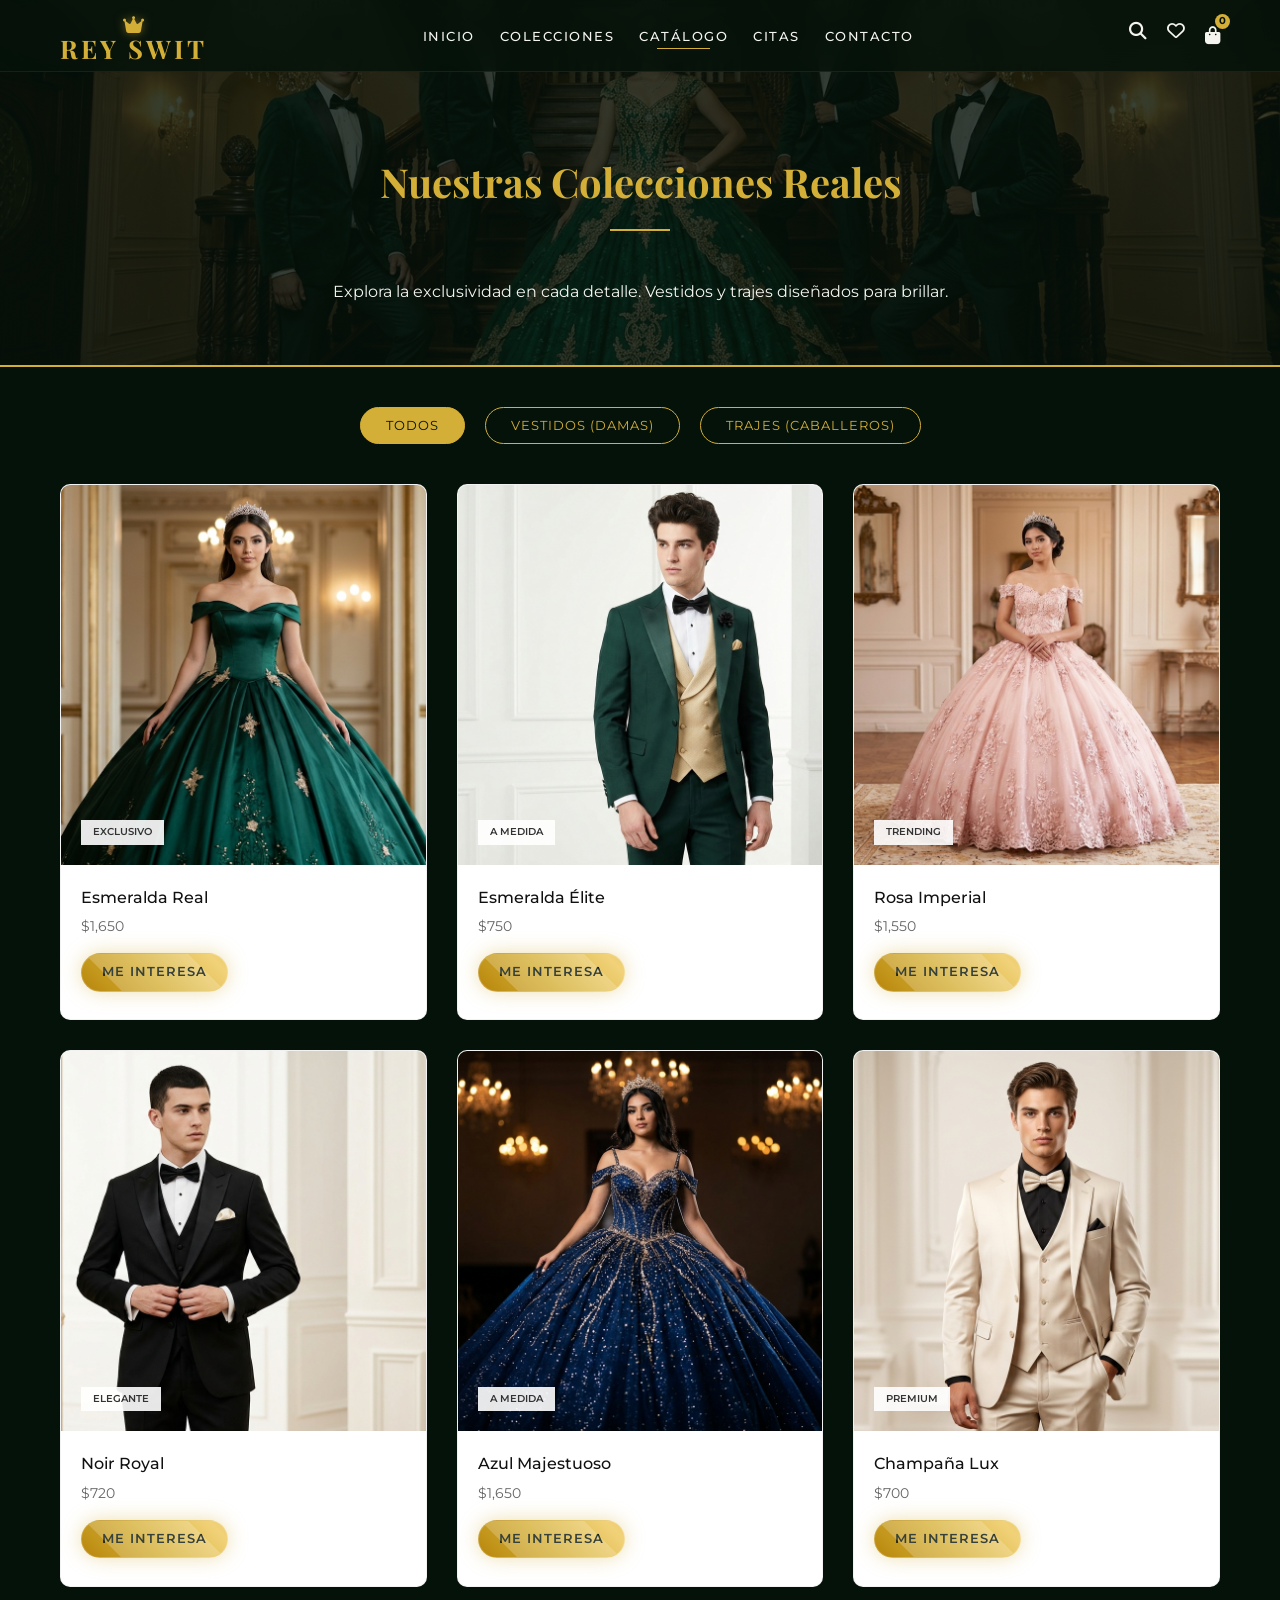
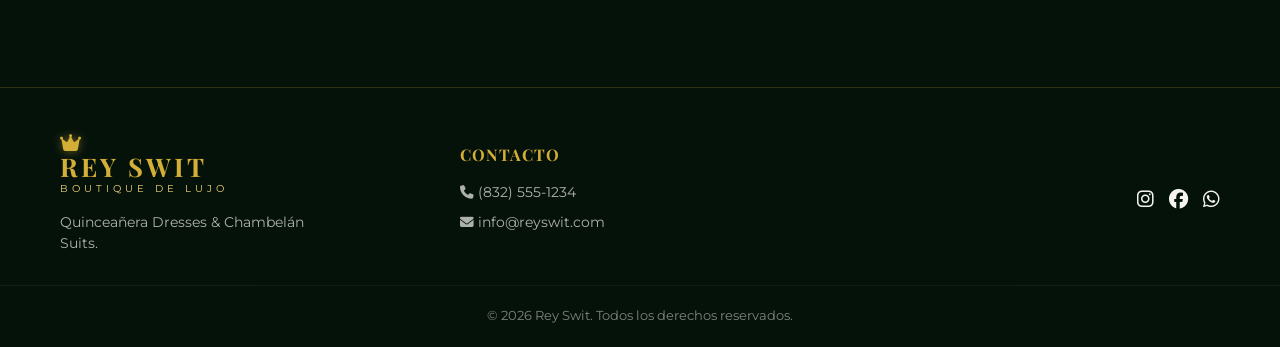
==== catalog.html @ 6efd2525 "Subida inicial del proyecto Rey Swit" ====
<!DOCTYPE html>
<html lang="es">
<head>
    <meta charset="UTF-8">
    <meta name="viewport" content="width=device-width, initial-scale=1.0">
    <title>Catálogo Real | Rey Swit Boutique</title>
    <link rel="preconnect" href="https://fonts.googleapis.com">
    <link rel="preconnect" href="https://fonts.gstatic.com" crossorigin>
    <link href="https://fonts.googleapis.com/css2?family=Montserrat:wght@300;400;600&family=Playfair+Display:ital,wght@0,400;0,700;1,400&display=swap" rel="stylesheet">
    <link rel="stylesheet" href="https://cdnjs.cloudflare.com/ajax/libs/font-awesome/6.4.0/css/all.min.css">
    <link rel="stylesheet" href="style.css">
    <style>
        .catalog-hero {
            padding: 150px 0 60px;
            text-align: center;
            background: linear-gradient(rgba(5, 18, 10, 0.8), rgba(5, 18, 10, 0.8)), url('images/Joven_hispana.jpeg') no-repeat center center / cover;
            border-bottom: 2px solid var(--gold);
        }
        .filter-container {
            display: flex;
            justify-content: center;
            gap: 20px;
            margin: 40px 0;
        }
        .filter-btn {
            background: transparent;
            border: 1px solid var(--gold);
            color: var(--gold);
            padding: 10px 25px;
            border-radius: 50px;
            cursor: pointer;
            transition: var(--transition);
            font-family: 'Montserrat', sans-serif;
            text-transform: uppercase;
            font-size: 0.8rem;
            letter-spacing: 1px;
        }
        .filter-btn.active, .filter-btn:hover {
            background: var(--gold);
            color: var(--bg-color);
        }
        .catalog-grid {
            display: grid;
            grid-template-columns: repeat(auto-fill, minmax(300px, 1fr));
            gap: 30px;
            padding-bottom: 100px;
        }
        .catalog-item {
            display: block;
        }
        .catalog-item.hidden {
            display: none;
        }
    </style>
</head>
<body class="catalog-page">
    <header class="main-header">
        <div class="container header-container">
            <a href="index.html" class="logo">
                <span class="crown-icon"><i class="fas fa-crown"></i></span>
                <h1 class="logo-text">Rey Swit</h1>
            </a>
            <nav class="nav-menu">
                <ul>
                    <li><a href="index.html">Inicio</a></li>
                    <li><a href="index.html#colecciones">Colecciones</a></li>
                    <li><a href="catalog.html" class="active">Catálogo</a></li>
                    <li><a href="index.html#proceso">Citas</a></li>
                    <li><a href="index.html#contacto">Contacto</a></li>
                </ul>
            </nav>
            <div class="header-actions">
                <div class="action-icons">
                    <i class="fas fa-search"></i>
                    <i class="far fa-heart"></i>
                    <div class="cart-icon">
                        <i class="fas fa-shopping-bag"></i>
                        <span class="cart-badge">0</span>
                    </div>
                </div>
            </div>
        </div>
    </header>

    <main>
        <section class="catalog-hero">
            <div class="container">
                <h2 class="section-title">Nuestras Colecciones Reales</h2>
                <p>Explora la exclusividad en cada detalle. Vestidos y trajes diseñados para brillar.</p>
            </div>
        </section>

        <section class="catalog-section">
            <div class="container">
                <div class="filter-container">
                    <button class="filter-btn active" onclick="filterCatalog('all')">Todos</button>
                    <button class="filter-btn" onclick="filterCatalog('damas')">Vestidos (Damas)</button>
                    <button class="filter-btn" onclick="filterCatalog('caballeros')">Trajes (Caballeros)</button>
                </div>

                <div class="catalog-grid" id="catalogGrid">
                    <!-- Products will be filtered here -->
                    <!-- Damas 1 -->
                    <div class="product-card catalog-item damas">
                        <div class="product-img">
                            <img src="images/Young_woman_in_emerald_dress.jpeg" alt="Esmeralda Real">
                            <span class="tag">Exclusivo</span>
                        </div>
                        <div class="product-info">
                            <h4>Esmeralda Real</h4>
                            <p class="price">$1,650</p>
                            <a href="javascript:void(0)" class="btn btn-gold btn-sm open-modal" style="margin-top: 15px;">Me interesa</a>
                        </div>
                    </div>
                    <!-- Caballeros 1 -->
                    <div class="product-card catalog-item caballeros">
                        <div class="product-img">
                            <img src="images/Man_in_emerald_suit.jpeg" alt="Esmeralda Élite">
                            <span class="tag">A medida</span>
                        </div>
                        <div class="product-info">
                            <h4>Esmeralda Élite</h4>
                            <p class="price">$750</p>
                            <a href="javascript:void(0)" class="btn btn-gold btn-sm open-modal" style="margin-top: 15px;">Me interesa</a>
                        </div>
                    </div>
                    <!-- Damas 2 -->
                    <div class="product-card catalog-item damas">
                        <div class="product-img">
                            <img src="images/Young_woman_in_pink.jpeg" alt="Rosa Imperial">
                            <span class="tag">Trending</span>
                        </div>
                        <div class="product-info">
                            <h4>Rosa Imperial</h4>
                            <p class="price">$1,550</p>
                            <a href="javascript:void(0)" class="btn btn-gold btn-sm open-modal" style="margin-top: 15px;">Me interesa</a>
                        </div>
                    </div>
                    <!-- Caballeros 2 -->
                    <div class="product-card catalog-item caballeros">
                        <div class="product-img">
                            <img src="images/Young_man_in_tuxedo_posing.jpeg" alt="Noir Royal">
                            <span class="tag">Elegante</span>
                        </div>
                        <div class="product-info">
                            <h4>Noir Royal</h4>
                            <p class="price">$720</p>
                            <a href="javascript:void(0)" class="btn btn-gold btn-sm open-modal" style="margin-top: 15px;">Me interesa</a>
                        </div>
                    </div>
                    <!-- Damas 3 -->
                    <div class="product-card catalog-item damas">
                        <div class="product-img">
                            <img src="images/Young_woman_in_blue_dress.jpeg" alt="Azul Majestuoso">
                            <span class="tag">A medida</span>
                        </div>
                        <div class="product-info">
                            <h4>Azul Majestuoso</h4>
                            <p class="price">$1,650</p>
                            <a href="javascript:void(0)" class="btn btn-gold btn-sm open-modal" style="margin-top: 15px;">Me interesa</a>
                        </div>
                    </div>
                    <!-- Caballeros 3 -->
                    <div class="product-card catalog-item caballeros">
                        <div class="product-img">
                            <img src="images/Man_in_champagne_suit.jpeg" alt="Champaña Lux">
                            <span class="tag">Premium</span>
                        </div>
                        <div class="product-info">
                            <h4>Champaña Lux</h4>
                            <p class="price">$700</p>
                            <a href="javascript:void(0)" class="btn btn-gold btn-sm open-modal" style="margin-top: 15px;">Me interesa</a>
                        </div>
                    </div>
                </div>
            </div>
        </section>
    </main>

    <footer class="main-footer">
        <div class="container footer-grid">
            <div class="footer-brand">
                <div class="logo">
                    <span class="crown-icon"><i class="fas fa-crown"></i></span>
                    <h2 class="logo-text">Rey Swit</h2>
                    <span class="logo-subtext">Boutique de Lujo</span>
                </div>
                <p>Quinceañera Dresses & Chambelán Suits.</p>
            </div>
            <div class="footer-info">
                <h4>Contacto</h4>
                <p><a href="tel:+18325551234" style="color: inherit; text-decoration: none;"><i class="fas fa-phone"></i> (832) 555-1234</a></p>
                <p><a href="mailto:info@reyswit.com" style="color: inherit; text-decoration: none;"><i class="fas fa-envelope"></i> info@reyswit.com</a></p>
            </div>
            <div class="footer-cta">
                <div class="social-links">
                    <a href="https://instagram.com/reyswit" target="_blank"><i class="fab fa-instagram"></i></a>
                    <a href="https://facebook.com/reyswit" target="_blank"><i class="fab fa-facebook"></i></a>
                    <a href="https://wa.me/18325551234" target="_blank"><i class="fab fa-whatsapp"></i></a>
                </div>
            </div>
        </div>
        <div class="footer-bottom">
            <div class="container">
                <p>&copy; 2026 Rey Swit. Todos los derechos reservados.</p>
            </div>
        </div>
    </footer>

    <script>
        function filterCatalog(category) {
            const items = document.querySelectorAll('.catalog-item');
            const buttons = document.querySelectorAll('.filter-btn');
            
            buttons.forEach(btn => btn.classList.remove('active'));
            event.target.classList.add('active');

            items.forEach(item => {
                if (category === 'all' || item.classList.contains(category)) {
                    item.classList.remove('hidden');
                } else {
                    item.classList.add('hidden');
                }
            });
        }

        // Check hash on load
        window.onload = () => {
            const hash = window.location.hash.replace('#', '');
            if (hash === 'damas' || hash === 'caballeros') {
                filterCatalog(hash);
                // Find and click the button
                const btn = Array.from(document.querySelectorAll('.filter-btn')).find(b => b.innerText.toLowerCase().includes(hash));
                if (btn) {
                    document.querySelectorAll('.filter-btn').forEach(b => b.classList.remove('active'));
                    btn.classList.add('active');
                }
            }
        };
    </script>
</body>
</html>
---- style.css ----
/* 
    Rey Swit - Luxury UI Design System
    Colors:
    - Background: #05120a (Dark Greenish)
    - Accent: #043927 (Deep Emerald)
    - Detail: #d4af37 (Gold Metallic)
    - Secondary Text: #f5f5f0 (Ivory)
*/

:root {
    --bg-color: #05120a;
    --emerald-deep: #043927;
    --emerald-light: #065a3d;
    --gold: #d4af37;
    --gold-light: #f1d279;
    --ivory: #f5f5f0;
    --white: #ffffff;
    --transition: all 0.4s cubic-bezier(0.165, 0.84, 0.44, 1);
    --shadow-gold: 0 10px 30px rgba(212, 175, 55, 0.3);
}

* {
    margin: 0;
    padding: 0;
    box-sizing: border-box;
}

html {
    scroll-behavior: smooth;
}

body {
    background-color: var(--bg-color);
    color: var(--ivory);
    font-family: 'Montserrat', sans-serif;
    line-height: 1.6;
    overflow-x: hidden;
}

h1,
h2,
h3,
h4 {
    font-family: 'Playfair Display', serif;
    font-weight: 700;
}

.container {
    max-width: 1200px;
    margin: 0 auto;
    padding: 0 20px;
}

/* Typography Helpers */
.section-title {
    text-align: center;
    font-size: 2.5rem;
    margin-bottom: 3rem;
    color: var(--gold);
    position: relative;
}

.section-title::after {
    content: '';
    display: block;
    width: 60px;
    height: 2px;
    background: var(--gold);
    margin: 15px auto 0;
}

/* Buttons */
.btn {
    display: inline-block;
    padding: 12px 30px;
    border-radius: 50px;
    text-decoration: none;
    font-weight: 600;
    text-transform: uppercase;
    letter-spacing: 1px;
    transition: var(--transition);
    cursor: pointer;
    border: none;
    font-size: 0.9rem;
}

.btn-gold {
    background: linear-gradient(45deg, #b8860b, #d4af37, #f1d279, #d4af37, #b8860b);
    background-size: 200% auto;
    color: var(--bg-color);
    box-shadow: 0 0 20px rgba(212, 175, 55, 0.4);
    position: relative;
    overflow: hidden;
    animation: goldShimmer 3s linear infinite;
    border: 1px solid rgba(255, 255, 255, 0.2);
}

@keyframes goldShimmer {
    0% {
        background-position: 0% center;
        box-shadow: 0 0 10px rgba(212, 175, 55, 0.4);
    }

    50% {
        background-position: 100% center;
        box-shadow: 0 0 30px rgba(212, 175, 55, 0.8);
    }

    100% {
        background-position: 0% center;
        box-shadow: 0 0 10px rgba(212, 175, 55, 0.4);
    }
}

.btn-gold::before {
    content: '';
    position: absolute;
    top: -50%;
    left: -50%;
    width: 200%;
    height: 200%;
    background: rgba(255, 255, 255, 0.2);
    transform: rotate(45deg);
    transition: 0.6s;
}

.btn-gold:hover {
    transform: translateY(-3px);
    box-shadow: 0 15px 40px rgba(212, 175, 55, 0.5);
}

.btn-gold:hover::before {
    left: 100%;
}

.btn-outline {
    border: 1px solid var(--white);
    color: var(--white);
    background: rgba(0, 0, 0, 0.2);
    backdrop-filter: blur(5px);
}

.btn-outline:hover {
    background: var(--white);
    color: var(--bg-color);
}

.btn-simple {
    color: var(--gold);
    border-bottom: 1px solid var(--gold);
    padding: 5px 0;
    border-radius: 0;
    font-size: 0.8rem;
}

.btn-simple:hover {
    color: var(--white);
    border-color: var(--white);
}

.btn-large {
    padding: 18px 45px;
    font-size: 1.1rem;
}

.btn-sm {
    padding: 8px 20px;
    font-size: 0.8rem;
}

/* Header */
.main-header {
    position: fixed;
    top: 0;
    left: 0;
    width: 100%;
    z-index: 1000;
    background: rgba(5, 18, 10, 0.85);
    /* Matches bg color transparency */
    backdrop-filter: blur(15px);
    padding: 10px 0;
    border-bottom: 1px solid rgba(212, 175, 55, 0.1);
    transition: var(--transition);
}

.header-container {
    display: flex;
    justify-content: space-between;
    align-items: center;
}

.logo {
    display: flex;
    flex-direction: column;
    align-items: center;
    text-decoration: none;
}

.crown-icon {
    color: var(--gold);
    font-size: 1.2rem;
    margin-bottom: -5px;
    filter: drop-shadow(0 0 5px rgba(212, 175, 55, 0.5));
}

.logo-text {
    font-size: 1.6rem;
    color: var(--gold);
    letter-spacing: 3px;
    text-transform: uppercase;
    font-family: 'Playfair Display', serif;
    line-height: 1;
}

.logo-subtext {
    font-size: 0.6rem;
    color: var(--gold-light);
    letter-spacing: 4px;
    text-transform: uppercase;
    margin-top: 2px;
}

.nav-menu ul {
    display: flex;
    list-style: none;
    gap: 25px;
}

.nav-menu ul li a {
    text-decoration: none;
    color: var(--ivory);
    font-weight: 500;
    font-size: 0.8rem;
    text-transform: uppercase;
    letter-spacing: 1.5px;
    transition: var(--transition);
    position: relative;
    padding-bottom: 5px;
}

.nav-menu ul li a.active::after {
    content: '';
    position: absolute;
    bottom: 0;
    left: 20%;
    width: 60%;
    height: 1px;
    background: var(--gold);
}

.header-actions {
    display: flex;
    align-items: center;
    gap: 20px;
}

.action-icons {
    display: flex;
    gap: 20px;
    color: var(--ivory);
    font-size: 1.1rem;
}

.cart-icon {
    position: relative;
}

.cart-badge {
    position: absolute;
    top: -8px;
    right: -10px;
    background: var(--gold);
    color: var(--bg-color);
    font-size: 0.6rem;
    font-weight: 700;
    width: 15px;
    height: 15px;
    border-radius: 50%;
    display: flex;
    align-items: center;
    justify-content: center;
}

.action-icons i {
    cursor: pointer;
    transition: var(--transition);
}

.action-icons i:hover {
    color: var(--gold);
}

.nav-menu ul li a:hover {
    color: var(--gold);
}

.mobile-menu-toggle {
    display: none;
    flex-direction: column;
    gap: 5px;
    background: none;
    border: none;
    cursor: pointer;
}

.mobile-menu-toggle span {
    display: block;
    width: 25px;
    height: 2px;
    background: var(--gold);
}

/* Hero Section */
.hero-section {
    height: 100vh;
    /* Ajustamos a 'center center' para equilibrio o 'center 20%' para priorizar cabezas */
    background: url('images/Joven_hispana.jpeg') no-repeat center center / cover;
    display: flex;
    flex-direction: column;
    /* Para alinear mejor el contenido textual */
    justify-content: center;
    /* Centra el texto verticalmente */
    align-items: center;
    position: relative;
    overflow: hidden;
    /* Evita scrolls accidentales */
    border-bottom: 2px solid var(--gold);
    /* Border between Hero and Collections */
}

.hero-overlay {
    position: absolute;
    top: 0;
    left: 0;
    width: 100%;
    height: 100%;
    background: linear-gradient(to right, rgba(5, 18, 10, 0.9), rgba(5, 18, 10, 0.3));
}

.hero-content {
    position: relative;
    z-index: 10;
    max-width: 700px;
}

.hero-title {
    font-size: 5rem;
    line-height: 0.9;
    margin-bottom: 5px;
    color: var(--white);
    display: flex;
    flex-direction: column;
}

.hero-title span {
    font-family: 'Playfair Display', serif;
    font-style: italic;
    font-weight: 400;
    font-size: 3.5rem;
    /* Adjusted size */
    text-transform: none;
    /* Cursive look usually isn't all caps */
    color: var(--gold);
}

.hero-separator {
    display: flex;
    align-items: center;
    justify-content: center;
    gap: 10px;
    margin-bottom: 20px;
}

.hero-separator .line {
    width: 40px;
    height: 1px;
    background: var(--gold);
}

.hero-separator .diamond {
    width: 6px;
    height: 6px;
    background: var(--gold);
    transform: rotate(45deg);
}

.hero-subtitle {
    font-size: 1rem;
    margin-bottom: 40px;
    color: var(--ivory);
    max-width: 450px;
    line-height: 1.5;
    opacity: 0.9;
}

.hero-btns {
    display: flex;
    gap: 20px;
}

/* Balance Section */
.balance-section {
    display: flex;
    height: 550px;
    margin-bottom: 0;
    /* Remove gap */
    border-bottom: 1px solid var(--gold);
}

.collection-banner {
    flex: 1;
    position: relative;
    display: flex;
    align-items: center;
    justify-content: center;
    overflow: hidden;
    transition: var(--transition);
}

.banner-damas {
    border-right: 2px solid var(--gold);
    /* Border between the two images */
    background: linear-gradient(rgba(5, 18, 10, 0.2), rgba(5, 18, 10, 0.5)), url('images/Young_woman.jpeg') no-repeat center center / cover;
}

.banner-caballeros {
    background: linear-gradient(rgba(5, 18, 10, 0.2), rgba(5, 18, 10, 0.5)), url('images/Man_in_tuxedo.jpeg') no-repeat center top / cover;
}

.collection-banner::after {
    content: '';
    position: absolute;
    top: 0;
    left: 0;
    width: 100%;
    height: 100%;
    background: rgba(4, 57, 39, 0.3);
    opacity: 0;
    transition: var(--transition);
}

.collection-banner:hover::after {
    opacity: 1;
}

.collection-banner:hover {
    flex: 1.2;
}

.banner-content {
    position: relative;
    z-index: 10;
    text-align: center;
    padding: 40px;
}

.banner-content h3 {
    font-size: 2.5rem;
    color: var(--white);
    margin-bottom: 15px;
}

.banner-content p {
    margin-bottom: 25px;
}

/* Carousel Section */
.carousel-section {
    padding: 60px 0 100px;
    background-color: var(--ivory);
    /* Light background for carousel as per reference */
}

.carousel-section .section-title {
    color: var(--bg-color);
}

.carousel-section .section-title::after {
    background: var(--bg-color);
}

.carousel-container {
    position: relative;
    overflow: hidden;
    padding: 20px 0;
}

.carousel-track {
    display: flex;
    gap: 30px;
    transition: transform 0.5s ease-in-out;
}

.product-card {
    min-width: calc(33.333% - 20px);
    background: var(--white);
    /* White background like reference */
    border: 1px solid rgba(0, 0, 0, 0.05);
    border-radius: 10px;
    overflow: hidden;
    transition: var(--transition);
}

.product-card:hover {
    transform: translateY(-10px);
    box-shadow: 0 15px 40px rgba(0, 0, 0, 0.1);
}

.product-img {
    position: relative;
    height: 380px;
}

.product-img img {
    width: 100%;
    height: 100%;
    object-fit: cover;
    transition: var(--transition);
}

.product-card:hover .product-img img {
    transform: scale(1.05);
}

.tag {
    position: absolute;
    bottom: 20px;
    left: 20px;
    /* Positioned bottom-left in some premium designs */
    background: rgba(255, 255, 255, 0.9);
    color: #333;
    padding: 4px 12px;
    font-size: 0.65rem;
    font-weight: 600;
    text-transform: uppercase;
}

.product-info {
    padding: 20px;
    text-align: left;
    /* Left aligned like premium boutiques */
    color: #333;
}

.product-info h4 {
    font-size: 1rem;
    margin-bottom: 5px;
    color: #111;
    font-family: 'Montserrat', sans-serif;
    /* Clean font for product names */
    font-weight: 500;
}

.product-info .price {
    color: #666;
    font-weight: 400;
    font-size: 0.9rem;
}

.carousel-btn {
    position: absolute;
    top: 50%;
    transform: translateY(-50%);
    background: var(--white);
    color: #333;
    width: 40px;
    height: 40px;
    border-radius: 50%;
    border: 1px solid rgba(0, 0, 0, 0.1);
    cursor: pointer;
    z-index: 10;
    display: flex;
    align-items: center;
    justify-content: center;
    font-size: 0.8rem;
    transition: var(--transition);
    box-shadow: 0 4px 10px rgba(0, 0, 0, 0.05);
}

.carousel-btn:hover {
    background: var(--bg-color);
    color: var(--white);
    border-color: var(--bg-color);
}

.prev {
    left: 10px;
}

.next {
    right: 10px;
}

/* Process Section */
.process-section {
    padding: 100px 0;
    background-color: var(--ivory);
    color: var(--bg-color);
}

.process-section .section-title {
    color: var(--emerald-deep);
}

.process-section .section-title::after {
    background: var(--emerald-deep);
}

.process-grid {
    display: grid;
    grid-template-columns: repeat(4, 1fr);
    gap: 40px;
    margin-top: 50px;
}

.process-item {
    text-align: center;
}

.process-icon {
    font-size: 3rem;
    color: var(--gold);
    margin-bottom: 20px;
}

.process-item h4 {
    font-size: 1.5rem;
    margin-bottom: 15px;
    color: var(--emerald-deep);
}

/* Social Grid */
.social-section {
    padding: 100px 0;
    background-color: var(--bg-color);
}

.section-subtitle {
    text-align: center;
    margin-top: -30px;
    margin-bottom: 50px;
    opacity: 0.7;
}

.social-grid {
    display: grid;
    grid-template-columns: repeat(3, 1fr);
    gap: 20px;
}

.social-item {
    position: relative;
    aspect-ratio: 1;
    overflow: hidden;
    border-radius: 10px;
}

.social-item img {
    width: 100%;
    height: 100%;
    object-fit: cover;
}

.social-overlay {
    position: absolute;
    top: 0;
    left: 0;
    width: 100%;
    height: 100%;
    background: rgba(5, 18, 10, 0.7);
    /* Darker overlay for better contrast */
    display: flex;
    align-items: center;
    justify-content: center;
    gap: 15px;
    opacity: 0;
    transition: var(--transition);
}

.social-item:hover .social-overlay {
    opacity: 1;
}

.social-overlay span {
    font-weight: 400;
    font-size: 0.9rem;
    display: flex;
    align-items: center;
    gap: 5px;
}

.social-overlay i {
    font-size: 0.8rem;
}

/* Footer */
.main-footer {
    background: var(--bg-color);
    /* Darker background like reference */
    border-top: 1px solid rgba(212, 175, 55, 0.2);
    padding: 40px 0 20px;
    /* Significantly reduced padding */
    color: var(--ivory);
}

.footer-grid {
    display: grid;
    grid-template-columns: 1fr 1fr 1fr;
    gap: 40px;
    align-items: center;
    /* Center items vertically */
    margin-bottom: 30px;
}

.footer-brand .logo {
    align-items: flex-start;
    margin-bottom: 15px;
}

.footer-brand p {
    opacity: 0.7;
    font-size: 0.85rem;
    max-width: 250px;
}

.footer-info h4,
.footer-cta h4 {
    margin-bottom: 15px;
    font-size: 1rem;
    text-transform: uppercase;
    letter-spacing: 1px;
    color: var(--gold);
}

.footer-info p {
    margin-bottom: 8px;
    font-size: 0.85rem;
    display: flex;
    align-items: center;
    gap: 10px;
    opacity: 0.7;
}

.footer-cta {
    text-align: right;
}

.social-links {
    margin-top: 15px;
    display: flex;
    justify-content: flex-end;
    gap: 15px;
}

.social-links a {
    color: var(--ivory);
    font-size: 1.2rem;
    transition: var(--transition);
}

.social-links a:hover {
    color: var(--gold);
}

.footer-bottom {
    border-top: 1px solid rgba(255, 255, 255, 0.1);
    padding-top: 20px;
    text-align: center;
    font-size: 0.8rem;
    opacity: 0.5;
}

/* Animations */
.animate-up {
    opacity: 0;
    transform: translateY(30px);
    animation: fadeInUp 1s forwards;
}

.delay-1 {
    animation-delay: 0.3s;
}

.delay-2 {
    animation-delay: 0.6s;
}

@keyframes fadeInUp {
    to {
        opacity: 1;
        transform: translateY(0);
    }
}

/* Responsive */
@media (max-width: 992px) {
    .hero-title {
        font-size: 3rem;
    }

    .process-grid {
        grid-template-columns: repeat(2, 1fr);
    }

    .footer-grid {
        grid-template-columns: 1fr 1fr;
    }

    .footer-cta {
        text-align: left;
        grid-column: span 2;
    }

    .social-links {
        justify-content: flex-start;
    }

    .product-card {
        min-width: calc(50% - 15px);
    }
}

@media (max-width: 768px) {
    .nav-menu {
        display: none;
    }

    .mobile-menu-toggle {
        display: flex;
    }

    .balance-section {
        flex-direction: column;
        height: auto;
    }

    .collection-banner {
        height: 400px;
    }

    .social-grid {
        grid-template-columns: repeat(2, 1fr);
    }
}

@media (max-width: 576px) {
    .hero-title {
        font-size: 2.5rem;
    }

    .hero-btns {
        flex-direction: column;
    }

    .process-grid {
        grid-template-columns: 1fr;
    }

    .footer-grid {
        grid-template-columns: 1fr;
    }

    .footer-cta {
        grid-column: span 1;
    }

    .product-card {
        min-width: 100%;
    }
}

/* Modal Styles */
.modal {
    display: none;
    position: fixed;
    z-index: 2000;
    left: 0;
    top: 0;
    width: 100%;
    height: 100%;
    overflow: auto;
    background-color: rgba(5, 18, 10, 0.95);
    backdrop-filter: blur(10px);
    transition: var(--transition);
}

.modal.active {
    display: flex;
    align-items: center;
    justify-content: center;
}

.modal-content {
    background-color: var(--emerald-deep);
    margin: auto;
    padding: 40px;
    border: 1px solid var(--gold);
    border-radius: 15px;
    width: 90%;
    max-width: 600px;
    position: relative;
    box-shadow: 0 0 50px rgba(212, 175, 55, 0.2);
    animation: modalAppear 0.5s ease-out;
}

@keyframes modalAppear {
    from {
        transform: translateY(-50px);
        opacity: 0;
    }

    to {
        transform: translateY(0);
        opacity: 1;
    }
}

.close-modal {
    position: absolute;
    top: 20px;
    right: 25px;
    color: var(--gold);
    font-size: 2rem;
    font-weight: bold;
    cursor: pointer;
    transition: var(--transition);
}

.close-modal:hover {
    color: var(--white);
    transform: rotate(90deg);
}

.modal-header {
    text-align: center;
    margin-bottom: 30px;
}

.modal-header h3 {
    font-size: 2rem;
    color: var(--gold);
    margin-bottom: 10px;
}

.modal-header p {
    font-size: 0.9rem;
    opacity: 0.8;
}

/* Booking Form */
.booking-form {
    display: flex;
    flex-direction: column;
    gap: 20px;
}

.form-row {
    display: flex;
    gap: 20px;
}

.form-group {
    display: flex;
    flex-direction: column;
    gap: 8px;
    flex: 1;
}

.form-group label {
    font-size: 0.8rem;
    text-transform: uppercase;
    letter-spacing: 1px;
    color: var(--gold-light);
}

.form-group input,
.form-group select,
.form-group textarea {
    background: rgba(5, 18, 10, 0.5);
    border: 1px solid rgba(212, 175, 55, 0.3);
    padding: 12px 15px;
    border-radius: 8px;
    color: var(--white);
    font-family: 'Montserrat', sans-serif;
    font-size: 0.9rem;
    transition: var(--transition);
}

.form-group input:focus,
.form-group select:focus,
.form-group textarea:focus {
    outline: none;
    border-color: var(--gold);
    box-shadow: 0 0 10px rgba(212, 175, 55, 0.3);
}

.form-group input::placeholder,
.form-group textarea::placeholder {
    color: rgba(245, 245, 240, 0.4);
}

@media (max-width: 576px) {
    .form-row {
        flex-direction: column;
        gap: 20px;
    }

    .modal-content {
        padding: 30px 20px;
    }
}
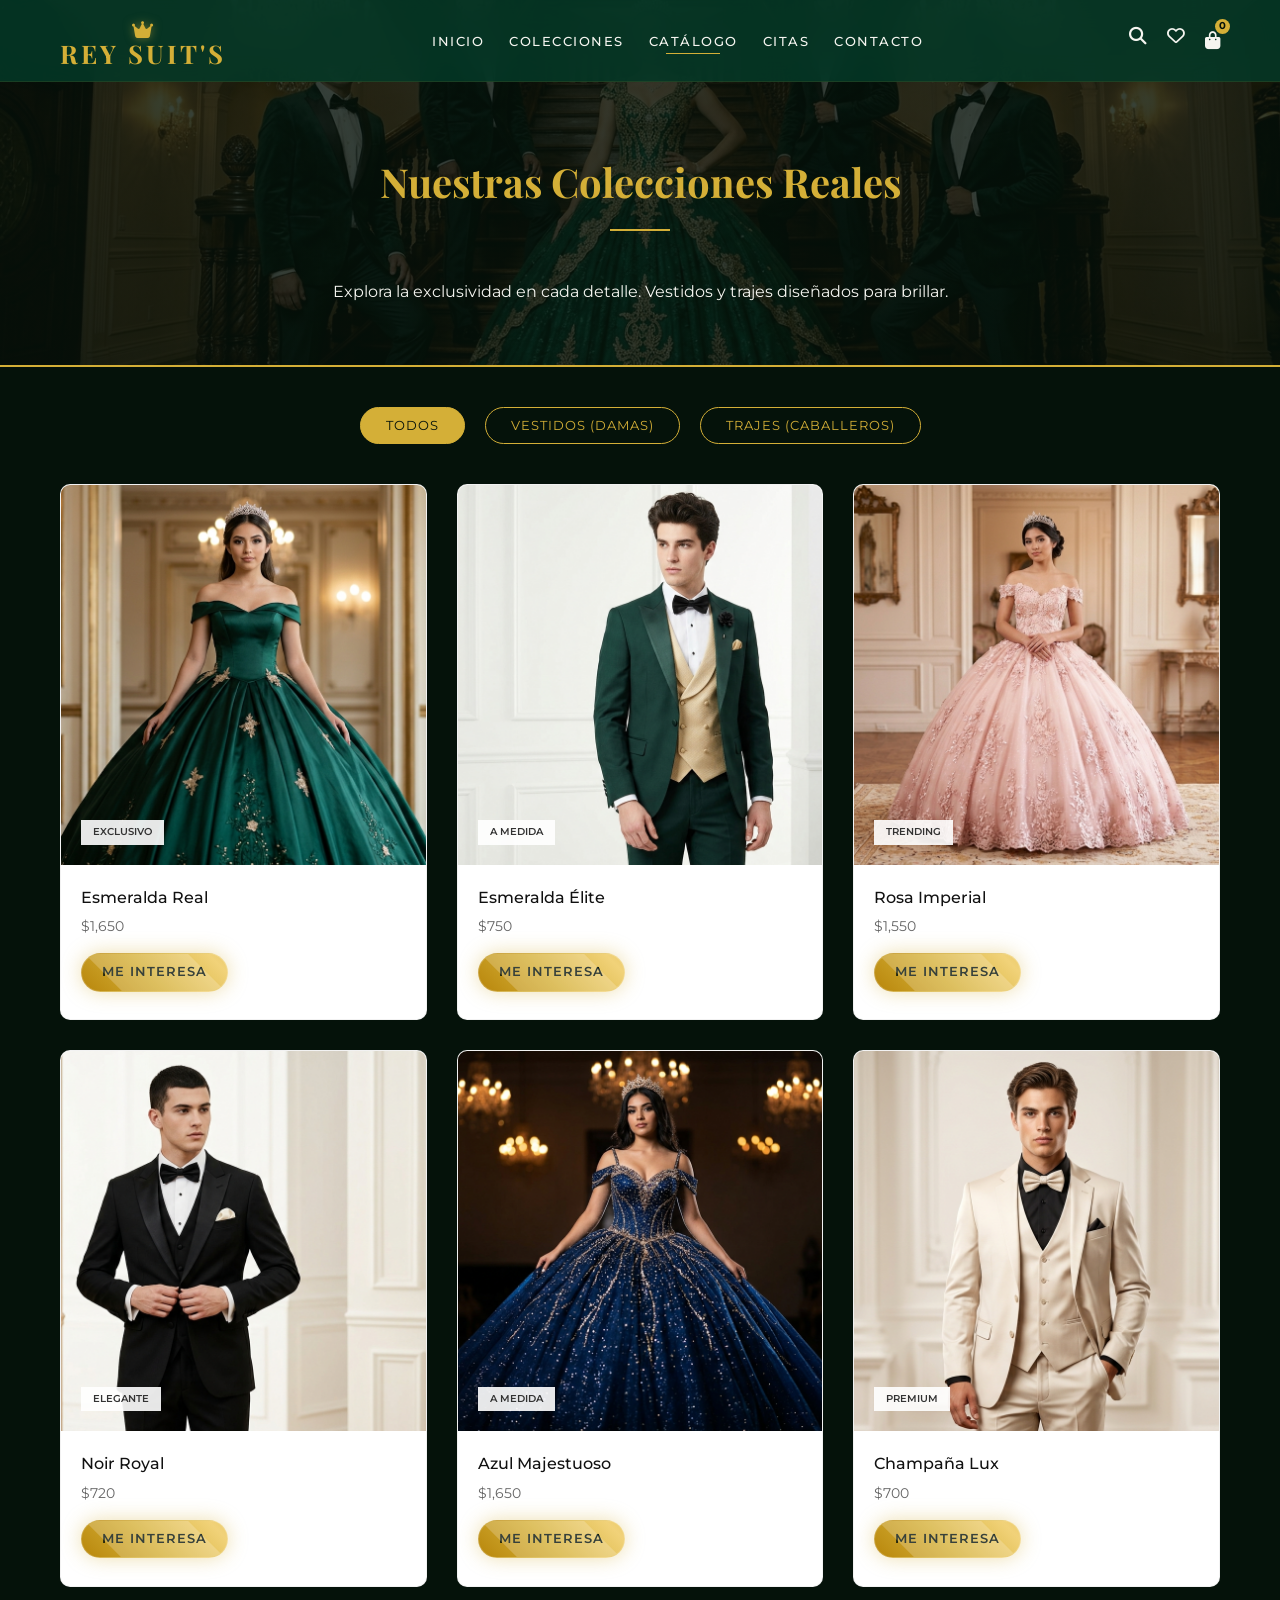
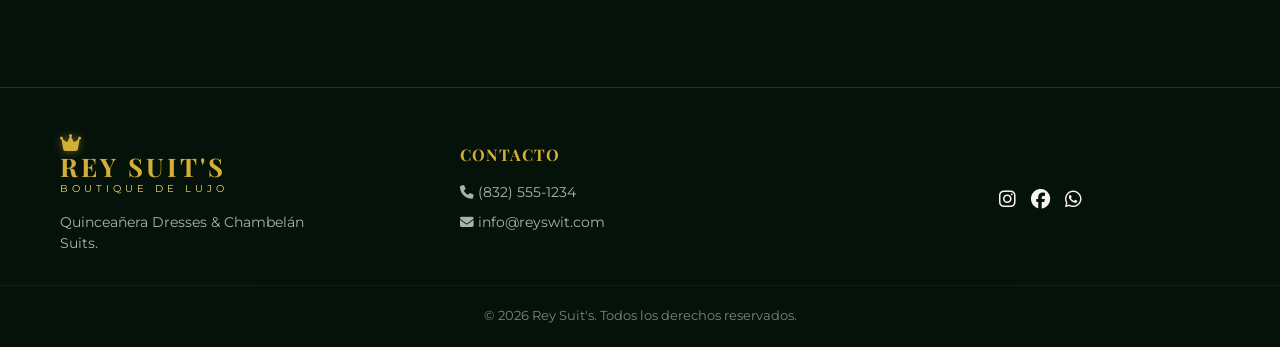
==== commit 7f4b7ac0: "Identidad Rey Suit's, alineación de footer y activación de modal" ====
--- a/catalog.html
+++ b/catalog.html
@@ -3,7 +3,7 @@
 <head>
     <meta charset="UTF-8">
     <meta name="viewport" content="width=device-width, initial-scale=1.0">
-    <title>Catálogo Real | Rey Swit Boutique</title>
+    <title>Rey Suit's - Boutique de Lujo</title>
     <link rel="preconnect" href="https://fonts.googleapis.com">
     <link rel="preconnect" href="https://fonts.gstatic.com" crossorigin>
     <link href="https://fonts.googleapis.com/css2?family=Montserrat:wght@300;400;600&family=Playfair+Display:ital,wght@0,400;0,700;1,400&display=swap" rel="stylesheet">
@@ -58,7 +58,7 @@
         <div class="container header-container">
             <a href="index.html" class="logo">
                 <span class="crown-icon"><i class="fas fa-crown"></i></span>
-                <h1 class="logo-text">Rey Swit</h1>
+                <h1 class="logo-text">Rey Suit's</h1>
             </a>
             <nav class="nav-menu">
                 <ul>
@@ -109,7 +109,7 @@
                         <div class="product-info">
                             <h4>Esmeralda Real</h4>
                             <p class="price">$1,650</p>
-                            <a href="javascript:void(0)" class="btn btn-gold btn-sm open-modal" style="margin-top: 15px;">Me interesa</a>
+                            <a href="javascript:void(0)" class="btn btn-gold btn-sm btn-agendar" style="margin-top: 15px;">Me interesa</a>
                         </div>
                     </div>
                     <!-- Caballeros 1 -->
@@ -121,7 +121,7 @@
                         <div class="product-info">
                             <h4>Esmeralda Élite</h4>
                             <p class="price">$750</p>
-                            <a href="javascript:void(0)" class="btn btn-gold btn-sm open-modal" style="margin-top: 15px;">Me interesa</a>
+                            <a href="javascript:void(0)" class="btn btn-gold btn-sm btn-agendar" style="margin-top: 15px;">Me interesa</a>
                         </div>
                     </div>
                     <!-- Damas 2 -->
@@ -133,7 +133,7 @@
                         <div class="product-info">
                             <h4>Rosa Imperial</h4>
                             <p class="price">$1,550</p>
-                            <a href="javascript:void(0)" class="btn btn-gold btn-sm open-modal" style="margin-top: 15px;">Me interesa</a>
+                            <a href="javascript:void(0)" class="btn btn-gold btn-sm btn-agendar" style="margin-top: 15px;">Me interesa</a>
                         </div>
                     </div>
                     <!-- Caballeros 2 -->
@@ -145,7 +145,7 @@
                         <div class="product-info">
                             <h4>Noir Royal</h4>
                             <p class="price">$720</p>
-                            <a href="javascript:void(0)" class="btn btn-gold btn-sm open-modal" style="margin-top: 15px;">Me interesa</a>
+                            <a href="javascript:void(0)" class="btn btn-gold btn-sm btn-agendar" style="margin-top: 15px;">Me interesa</a>
                         </div>
                     </div>
                     <!-- Damas 3 -->
@@ -157,7 +157,7 @@
                         <div class="product-info">
                             <h4>Azul Majestuoso</h4>
                             <p class="price">$1,650</p>
-                            <a href="javascript:void(0)" class="btn btn-gold btn-sm open-modal" style="margin-top: 15px;">Me interesa</a>
+                            <a href="javascript:void(0)" class="btn btn-gold btn-sm btn-agendar" style="margin-top: 15px;">Me interesa</a>
                         </div>
                     </div>
                     <!-- Caballeros 3 -->
@@ -169,7 +169,7 @@
                         <div class="product-info">
                             <h4>Champaña Lux</h4>
                             <p class="price">$700</p>
-                            <a href="javascript:void(0)" class="btn btn-gold btn-sm open-modal" style="margin-top: 15px;">Me interesa</a>
+                            <a href="javascript:void(0)" class="btn btn-gold btn-sm btn-agendar" style="margin-top: 15px;">Me interesa</a>
                         </div>
                     </div>
                 </div>
@@ -182,7 +182,7 @@
             <div class="footer-brand">
                 <div class="logo">
                     <span class="crown-icon"><i class="fas fa-crown"></i></span>
-                    <h2 class="logo-text">Rey Swit</h2>
+                    <h2 class="logo-text">Rey Suit's</h2>
                     <span class="logo-subtext">Boutique de Lujo</span>
                 </div>
                 <p>Quinceañera Dresses & Chambelán Suits.</p>
@@ -202,11 +202,61 @@
         </div>
         <div class="footer-bottom">
             <div class="container">
-                <p>&copy; 2026 Rey Swit. Todos los derechos reservados.</p>
+                <p>&copy; 2026 Rey Suit's. Todos los derechos reservados.</p>
             </div>
         </div>
     </footer>
 
+    <!-- Booking Modal -->
+    <div id="modal-citas" class="modal">
+        <div class="modal-content">
+            <span class="modal-cerrar">&times;</span>
+            <div class="modal-header">
+                <span class="crown-icon"><i class="fas fa-crown"></i></span>
+                <h3>Reserva tu Cita Real</h3>
+                <p>Completa el formulario y un asesor se pondrá en contacto contigo.</p>
+            </div>
+            <form id="appointmentForm" class="booking-form">
+                <div class="form-group">
+                    <label for="name">Nombre Completo</label>
+                    <input type="text" id="name" name="name" placeholder="Ej. Maria Garcia" required>
+                </div>
+                <div class="form-row">
+                    <div class="form-group">
+                        <label for="phone">Teléfono</label>
+                        <input type="tel" id="phone" name="phone" placeholder="(123) 456-7890" required>
+                    </div>
+                    <div class="form-group">
+                        <label for="email">Correo Electrónico</label>
+                        <input type="email" id="email" name="email" placeholder="maria@ejemplo.com" required>
+                    </div>
+                </div>
+                <div class="form-row">
+                    <div class="form-group">
+                        <label for="event">Tipo de Evento</label>
+                        <select id="event" name="event" required>
+                            <option value="" disabled selected>Selecciona una opción</option>
+                            <option value="quinceanera">Quinceañera</option>
+                            <option value="chambelan">Chambelán</option>
+                            <option value="boda">Boda / Gala</option>
+                        </select>
+                    </div>
+                    <div class="form-group">
+                        <label for="date">Fecha Preferida</label>
+                        <input type="date" id="date" name="date" required>
+                    </div>
+                </div>
+                <div class="form-group">
+                    <label for="message">Mensaje Adicional</label>
+                    <textarea id="message" name="message" rows="3"
+                        placeholder="Cuéntanos más sobre tu día especial..."></textarea>
+                </div>
+                <button type="submit" class="btn btn-gold btn-large" style="width: 100%;">Enviar Solicitud</button>
+            </form>
+        </div>
+    </div>
+
+    <script src="script.js"></script>
     <script>
         function filterCatalog(category) {
             const items = document.querySelectorAll('.catalog-item');
--- a/style.css
+++ b/style.css
@@ -1,5 +1,5 @@
 /* 
-    Rey Swit - Luxury UI Design System
+    Rey Suit's - Luxury UI Design System
     Colors:
     - Background: #05120a (Dark Greenish)
     - Accent: #043927 (Deep Emerald)
@@ -82,6 +82,7 @@
     cursor: pointer;
     border: none;
     font-size: 0.9rem;
+    text-align: center;
 }
 
 .btn-gold {
@@ -742,13 +743,16 @@
 }
 
 .footer-cta {
-    text-align: right;
+    display: flex;
+    flex-direction: column;
+    align-items: center;
+    text-align: center;
 }
 
 .social-links {
     margin-top: 15px;
     display: flex;
-    justify-content: flex-end;
+    justify-content: center;
     gap: 15px;
 }
 
@@ -807,12 +811,13 @@
     }
 
     .footer-cta {
-        text-align: left;
+        text-align: center;
         grid-column: span 2;
+        align-items: center;
     }
 
     .social-links {
-        justify-content: flex-start;
+        justify-content: center;
     }
 
     .product-card {
@@ -870,24 +875,18 @@
 }
 
 /* Modal Styles */
-.modal {
-    display: none;
-    position: fixed;
-    z-index: 2000;
-    left: 0;
-    top: 0;
-    width: 100%;
-    height: 100%;
-    overflow: auto;
-    background-color: rgba(5, 18, 10, 0.95);
-    backdrop-filter: blur(10px);
-    transition: var(--transition);
-}
-
-.modal.active {
-    display: flex;
-    align-items: center;
-    justify-content: center;
+#modal-citas {
+  position: fixed;
+  top: 0;
+  left: 0;
+  width: 100%;
+  height: 100vh;
+  background: rgba(0, 0, 0, 0.75);
+  backdrop-filter: blur(5px);
+  display: none; /* Oculto por defecto */
+  justify-content: center;
+  align-items: center;
+  z-index: 9999;
 }
 
 .modal-content {
@@ -915,7 +914,7 @@
     }
 }
 
-.close-modal {
+.modal-cerrar {
     position: absolute;
     top: 20px;
     right: 25px;
@@ -926,7 +925,7 @@
     transition: var(--transition);
 }
 
-.close-modal:hover {
+.modal-cerrar:hover {
     color: var(--white);
     transform: rotate(90deg);
 }
